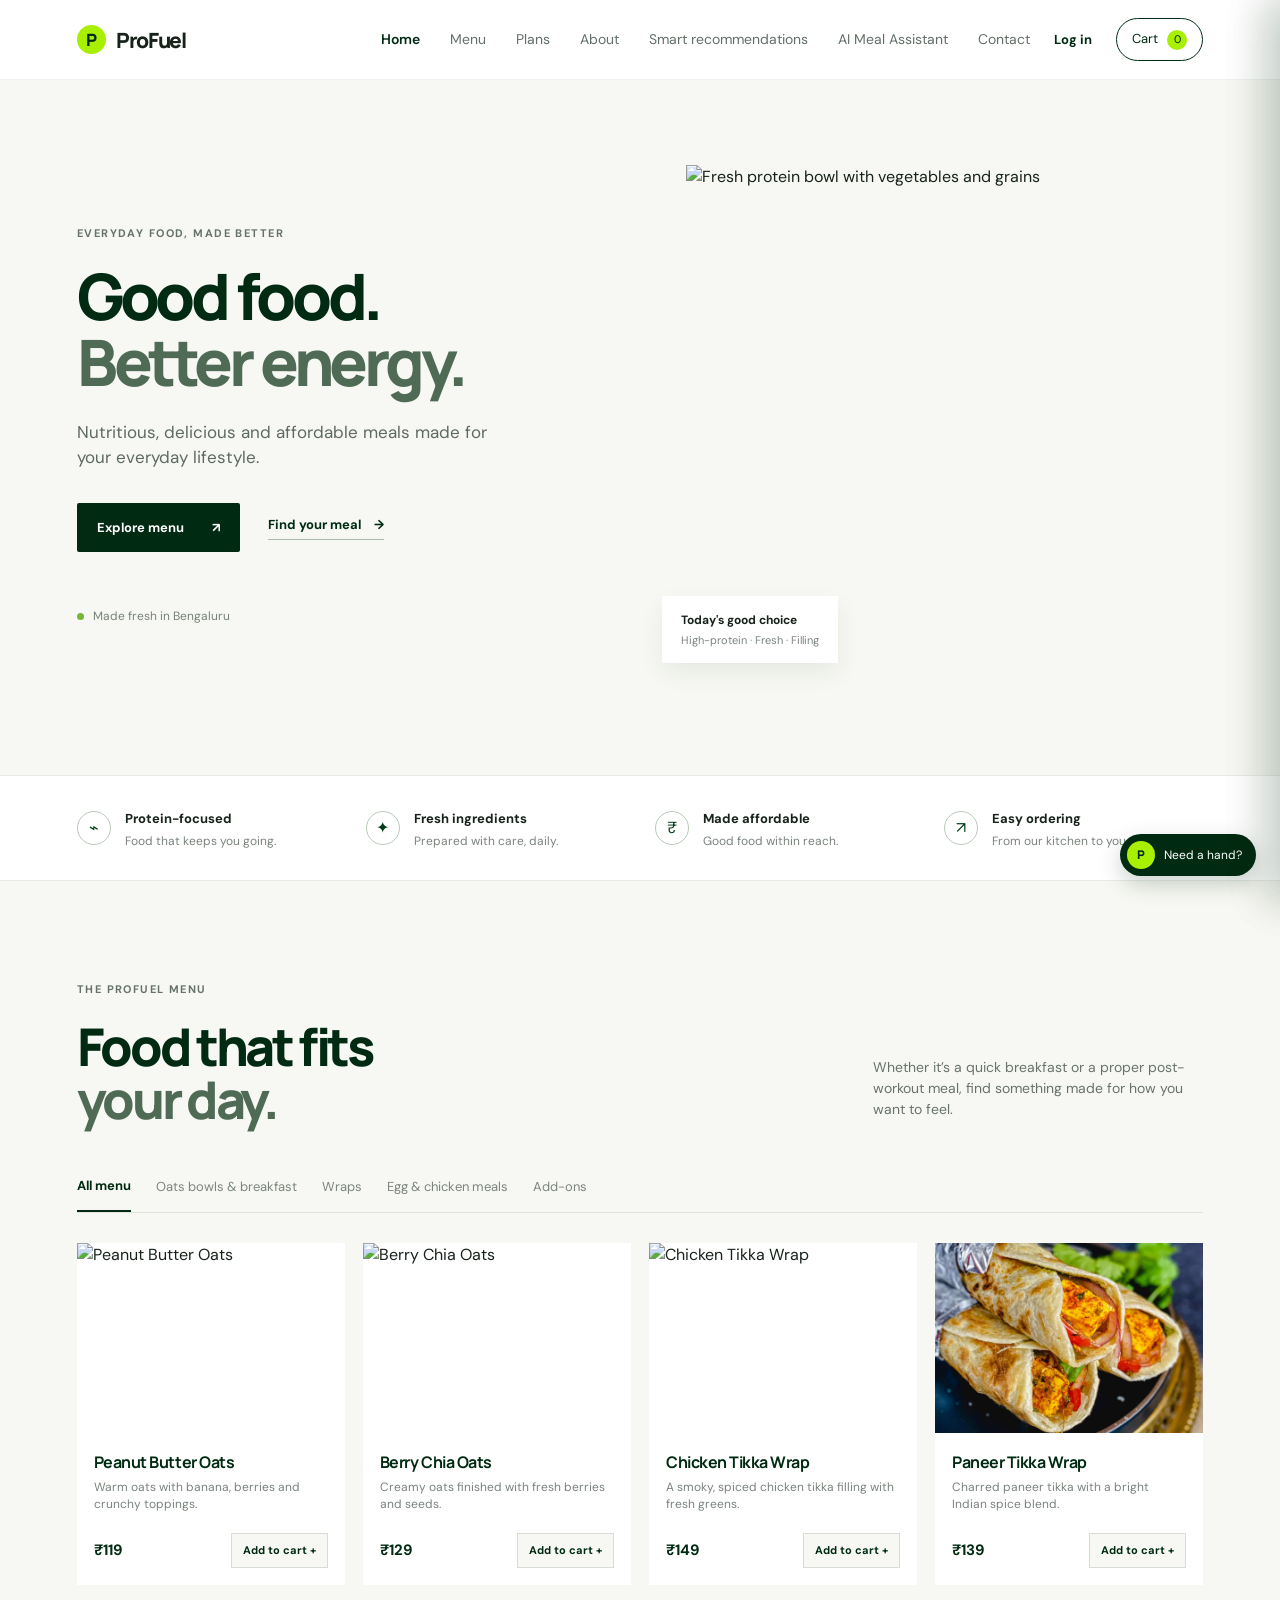
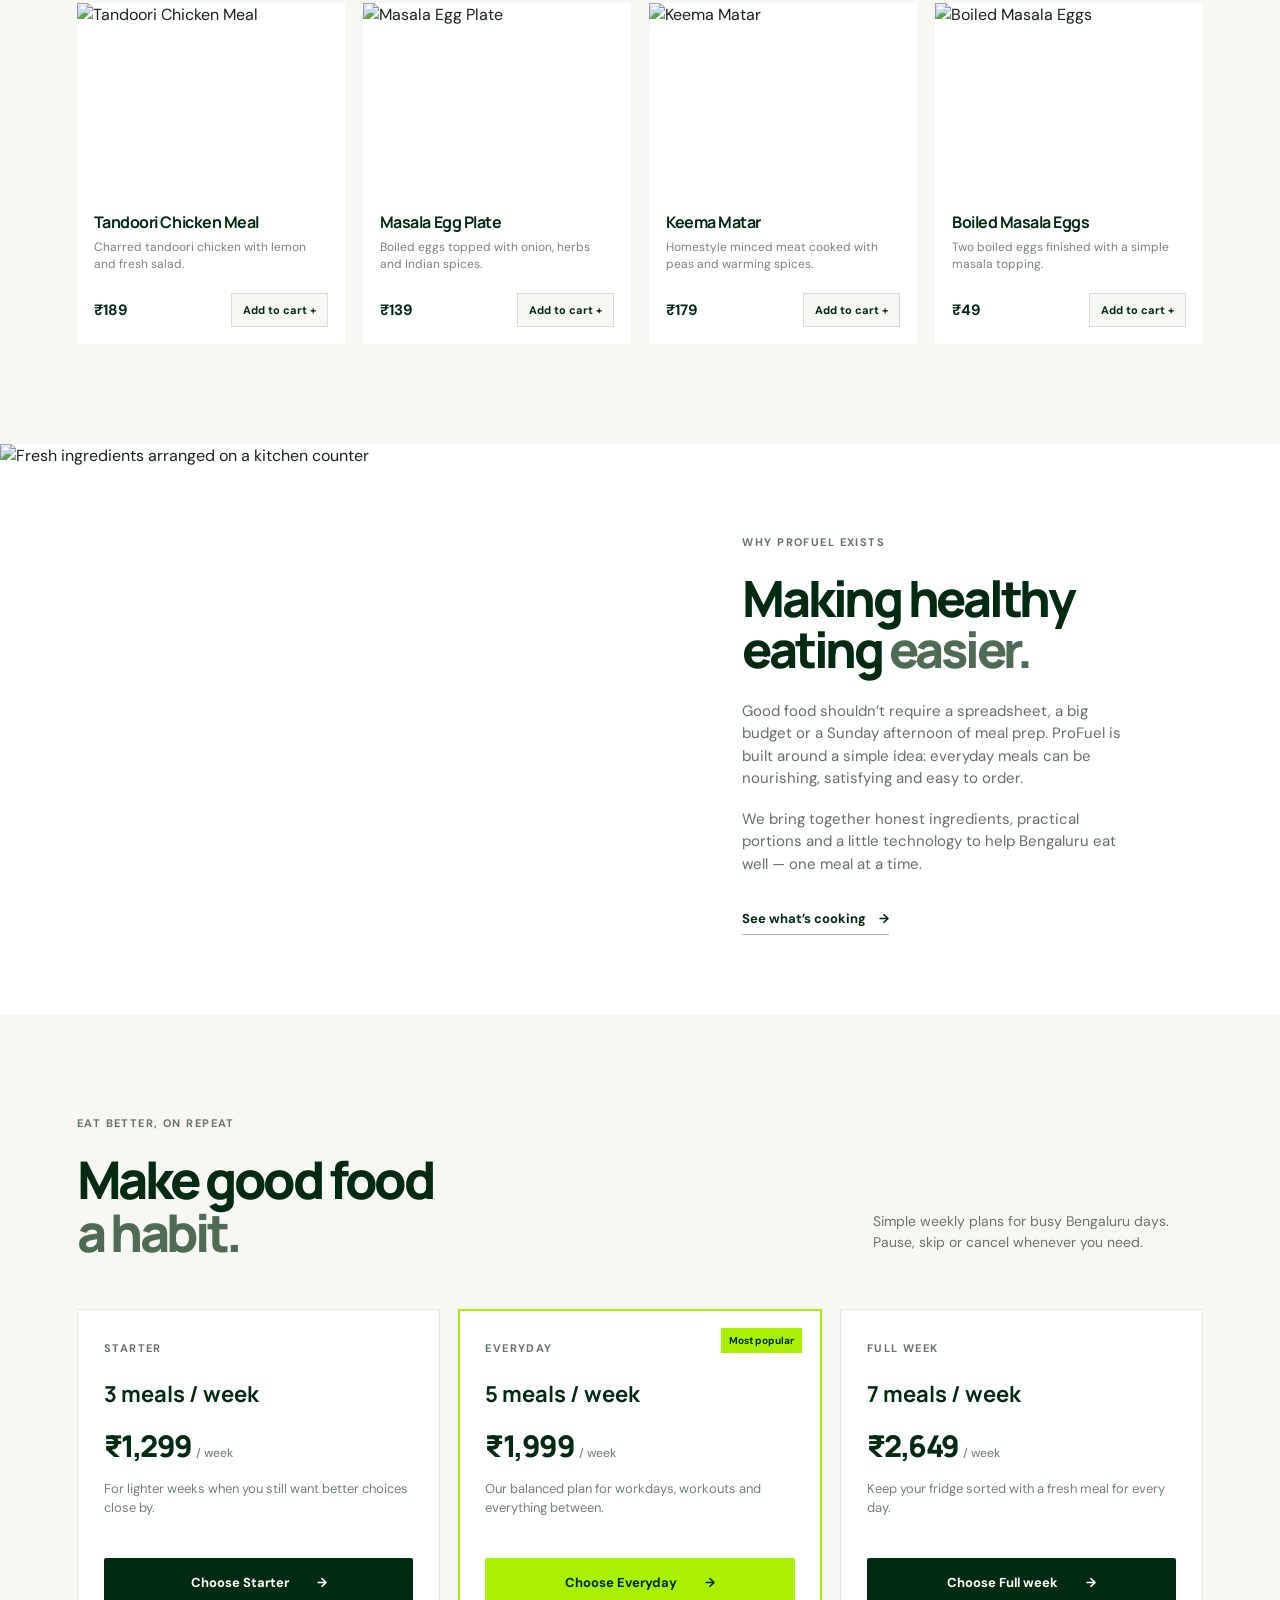
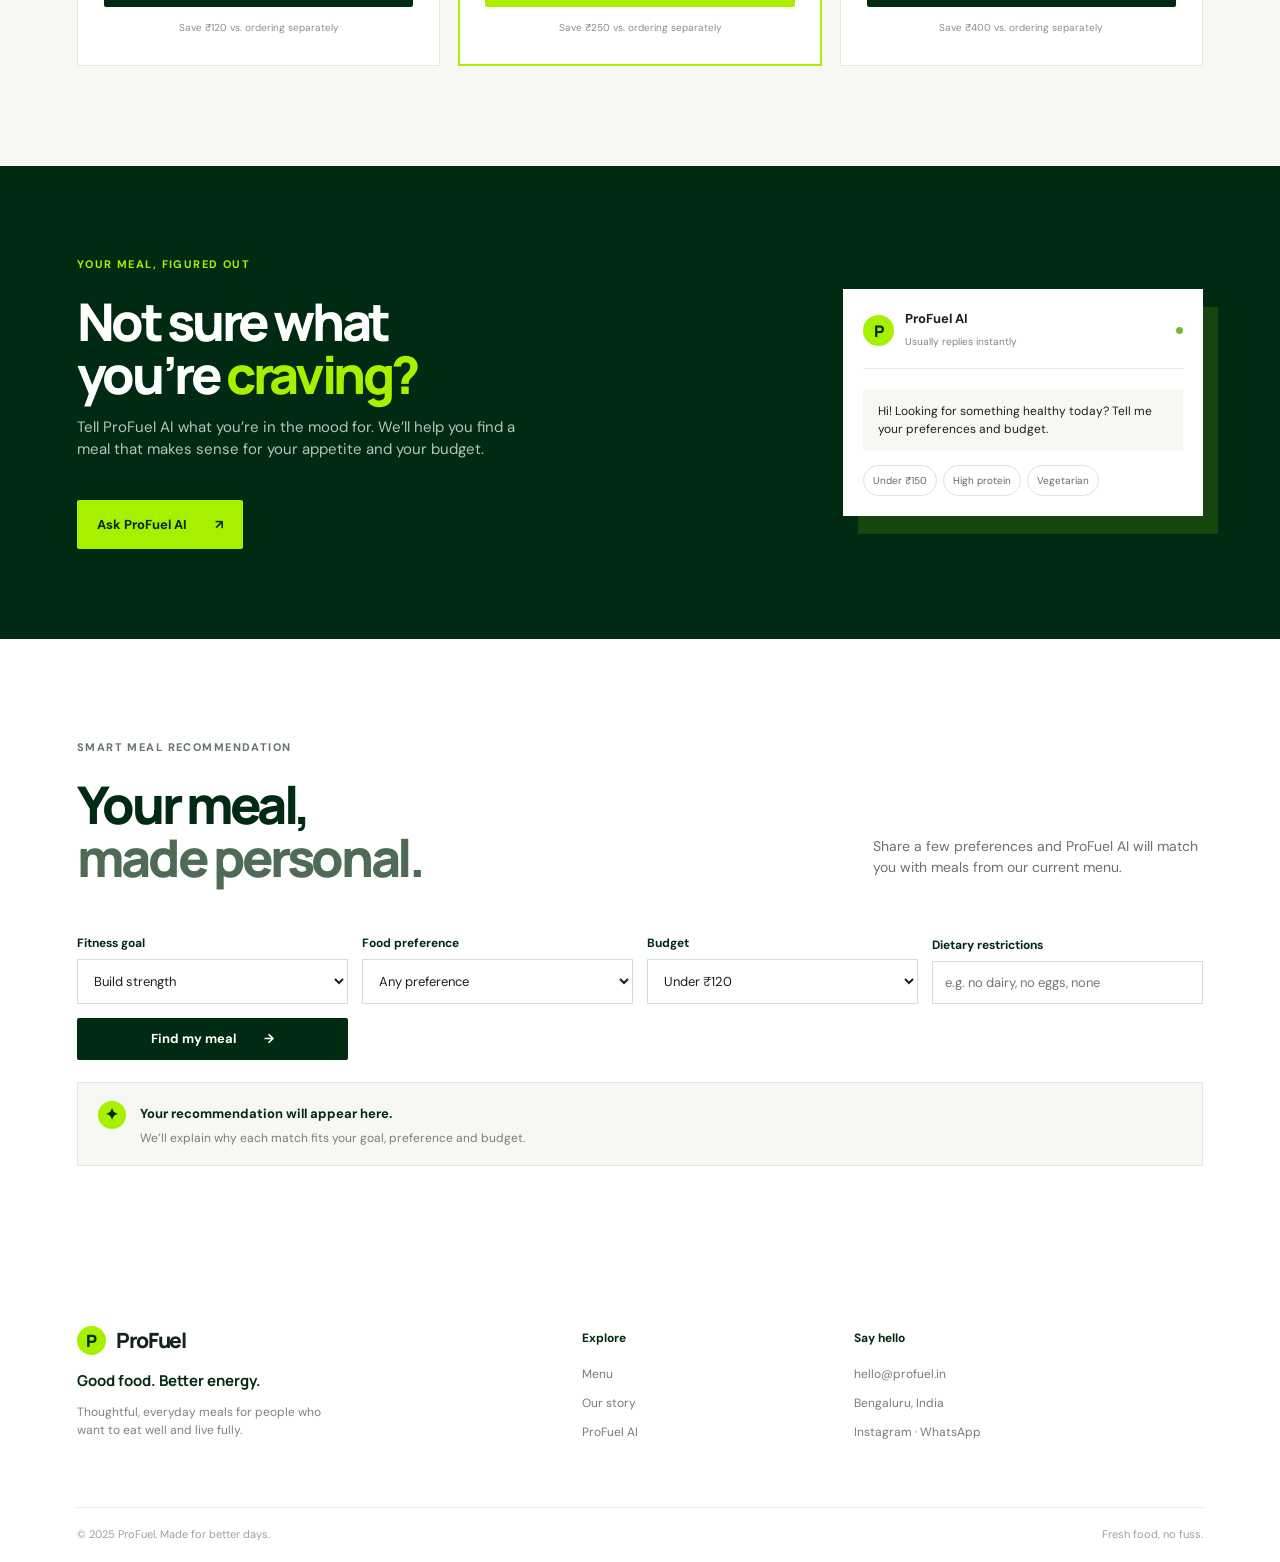
==== index.html @ 941db589 "Create ProFuel website with paneer wrap image Co-authored-by: Copilot <223556219+Copilot@users.norep" ====
<!doctype html>
<html lang="en">
  <head>
    <meta charset="UTF-8" />
    <meta name="viewport" content="width=device-width, initial-scale=1.0" />
    <meta name="description" content="ProFuel — nutritious, delicious and affordable meals for your everyday lifestyle." />
    <title>ProFuel | Good Food. Better Energy.</title>
    <link rel="preconnect" href="https://fonts.googleapis.com" />
    <link rel="preconnect" href="https://fonts.gstatic.com" crossorigin />
    <link href="https://fonts.googleapis.com/css2?family=DM+Sans:wght@400;500;600;700&family=Manrope:wght@600;700;800&display=swap" rel="stylesheet" />
    <link rel="stylesheet" href="styles.css" />
  </head>
  <body>
    <header class="site-header">
      <a class="brand" href="#home" aria-label="ProFuel home"><span class="brand-mark">P</span><span>ProFuel</span></a>
      <button class="menu-toggle" aria-label="Open menu" aria-expanded="false">☰</button>
      <nav class="main-nav" aria-label="Main navigation">
        <a class="active" href="#home">Home</a>
        <a href="#menu">Menu</a>
        <a href="#plans">Plans</a>
        <a href="#about">About</a>
        <a href="#recommend">Smart recommendations</a>
        <a href="#assistant">AI Meal Assistant</a>
        <a href="#contact">Contact</a>
      </nav>
      <button class="auth-button" id="authButton">Log in</button>
      <button class="cart-button" id="cartButton" aria-label="Open cart">Cart <span id="cartCount">0</span></button>
    </header>

    <main>
      <section class="hero" id="home">
        <div class="hero-copy">
          <p class="eyebrow">Everyday food, made better</p>
          <h1>Good food.<br /><em>Better energy.</em></h1>
          <p class="hero-text">Nutritious, delicious and affordable meals made for your everyday lifestyle.</p>
          <div class="hero-actions">
            <a class="button button-dark" href="#menu">Explore menu <span>↗</span></a>
            <a class="text-link" href="#assistant">Find your meal <span>→</span></a>
          </div>
          <div class="hero-note"><span class="note-dot"></span> Made fresh in Bengaluru</div>
        </div>
        <div class="hero-image">
          <img src="https://images.unsplash.com/photo-1547592180-85f173990554?auto=format&fit=crop&w=1200&q=85" alt="Fresh protein bowl with vegetables and grains" />
          <div class="image-label"><strong>Today's good choice</strong><span>High-protein · Fresh · Filling</span></div>
        </div>
      </section>

      <section class="benefits" aria-label="Why ProFuel">
        <div class="benefit"><span class="benefit-icon">⌁</span><div><strong>Protein-focused</strong><p>Food that keeps you going.</p></div></div>
        <div class="benefit"><span class="benefit-icon">✦</span><div><strong>Fresh ingredients</strong><p>Prepared with care, daily.</p></div></div>
        <div class="benefit"><span class="benefit-icon">₹</span><div><strong>Made affordable</strong><p>Good food within reach.</p></div></div>
        <div class="benefit"><span class="benefit-icon">↗</span><div><strong>Easy ordering</strong><p>From our kitchen to you.</p></div></div>
      </section>

      <section class="menu-section" id="menu">
        <div class="section-heading">
          <div><p class="eyebrow">The ProFuel menu</p><h2>Food that fits<br /><em>your day.</em></h2></div>
          <p class="section-intro">Whether it’s a quick breakfast or a proper post-workout meal, find something made for how you want to feel.</p>
        </div>
        <div class="filters" role="tablist" aria-label="Menu categories">
          <button class="filter active" data-category="all">All menu</button>
          <button class="filter" data-category="breakfast">Oats bowls & breakfast</button>
          <button class="filter" data-category="wraps">Wraps</button>
          <button class="filter" data-category="meals">Egg & chicken meals</button>
          <button class="filter" data-category="addons">Add-ons</button>
        </div>
        <div class="product-grid" id="productGrid"></div>
      </section>

      <section class="story-section" id="about">
        <div class="story-image"><img src="https://images.unsplash.com/photo-1498837167922-ddd27525d352?auto=format&fit=crop&w=1100&q=85" alt="Fresh ingredients arranged on a kitchen counter" /></div>
        <div class="story-copy"><p class="eyebrow">Why ProFuel exists</p><h2>Making healthy eating <em>easier.</em></h2><p>Good food shouldn’t require a spreadsheet, a big budget or a Sunday afternoon of meal prep. ProFuel is built around a simple idea: everyday meals can be nourishing, satisfying and easy to order.</p><p>We bring together honest ingredients, practical portions and a little technology to help Bengaluru eat well — one meal at a time.</p><a class="text-link" href="#menu">See what’s cooking <span>→</span></a></div>
      </section>

      <section class="plans-section" id="plans">
        <div class="section-heading">
          <div><p class="eyebrow">Eat better, on repeat</p><h2>Make good food<br /><em>a habit.</em></h2></div>
          <p class="section-intro">Simple weekly plans for busy Bengaluru days. Pause, skip or cancel whenever you need.</p>
        </div>
        <div class="plans-grid">
          <article class="plan-card"><p class="eyebrow">Starter</p><h3>3 meals / week</h3><div class="plan-price">₹1,299 <small>/ week</small></div><p>For lighter weeks when you still want better choices close by.</p><button class="button button-dark subscribe-button" data-plan="Starter">Choose Starter <span>→</span></button><span class="plan-note">Save ₹120 vs. ordering separately</span></article>
          <article class="plan-card featured-plan"><span class="plan-badge">Most popular</span><p class="eyebrow">Everyday</p><h3>5 meals / week</h3><div class="plan-price">₹1,999 <small>/ week</small></div><p>Our balanced plan for workdays, workouts and everything between.</p><button class="button button-lime subscribe-button" data-plan="Everyday">Choose Everyday <span>→</span></button><span class="plan-note">Save ₹250 vs. ordering separately</span></article>
          <article class="plan-card"><p class="eyebrow">Full week</p><h3>7 meals / week</h3><div class="plan-price">₹2,649 <small>/ week</small></div><p>Keep your fridge sorted with a fresh meal for every day.</p><button class="button button-dark subscribe-button" data-plan="Full week">Choose Full week <span>→</span></button><span class="plan-note">Save ₹400 vs. ordering separately</span></article>
        </div>
      </section>

      <section class="assistant-section" id="assistant">
        <div><p class="eyebrow lime">Your meal, figured out</p><h2>Not sure what<br />you’re <em>craving?</em></h2><p>Tell ProFuel AI what you’re in the mood for. We’ll help you find a meal that makes sense for your appetite and your budget.</p><button class="button button-lime" id="openAssistant">Ask ProFuel AI <span>↗</span></button></div>
        <div class="assistant-preview"><div class="chat-top"><span class="avatar">P</span><div><strong>ProFuel AI</strong><small>Usually replies instantly</small></div><span class="online"></span></div><div class="chat-bubble">Hi! Looking for something healthy today? Tell me your preferences and budget.</div><div class="chat-suggestions"><span>Under ₹150</span><span>High protein</span><span>Vegetarian</span></div></div>
      </section>

      <section class="recommendation-section" id="recommend">
        <div class="section-heading"><div><p class="eyebrow">Smart meal recommendation</p><h2>Your meal,<br /><em>made personal.</em></h2></div><p class="section-intro">Share a few preferences and ProFuel AI will match you with meals from our current menu.</p></div>
        <form class="recommendation-form" id="recommendationForm">
          <label>Fitness goal<select id="goal"><option>Build strength</option><option>Eat lighter</option><option>Stay energised</option><option>Balanced everyday meal</option></select></label>
          <label>Food preference<select id="preference"><option>Any preference</option><option>Vegetarian</option><option>Egg-friendly</option><option>Chicken-friendly</option></select></label>
          <label>Budget<select id="budget"><option value="120">Under ₹120</option><option value="150">Under ₹150</option><option value="200">Under ₹200</option><option value="9999">Any budget</option></select></label>
          <label>Dietary restrictions<input id="restrictions" placeholder="e.g. no dairy, no eggs, none"></label>
          <button class="button button-dark" type="submit">Find my meal <span>→</span></button>
        </form>
        <div class="recommendation-result" id="recommendationResult" aria-live="polite"><span class="result-mark">✦</span><div><strong>Your recommendation will appear here.</strong><p>We’ll explain why each match fits your goal, preference and budget.</p></div></div>
      </section>
    </main>

    <footer id="contact">
      <div class="footer-main"><div><a class="brand footer-brand" href="#home"><span class="brand-mark">P</span><span>ProFuel</span></a><p class="footer-tagline">Good food. Better energy.</p><p class="footer-description">Thoughtful, everyday meals for people who want to eat well and live fully.</p></div><div><h4>Explore</h4><a href="#menu">Menu</a><a href="#about">Our story</a><a href="#assistant">ProFuel AI</a></div><div><h4>Say hello</h4><a href="mailto:hello@profuel.in">hello@profuel.in</a><span>Bengaluru, India</span><span>Instagram · WhatsApp</span></div></div>
      <div class="footer-bottom"><span>© 2025 ProFuel. Made for better days.</span><span>Fresh food, no fuss.</span></div>
    </footer>

    <aside class="cart-drawer" id="cartDrawer" aria-hidden="true"><div class="drawer-header"><h3>Your cart</h3><button id="closeCart" aria-label="Close cart">×</button></div><div class="cart-items" id="cartItems"></div><div class="cart-footer"><div><span>Subtotal</span><strong id="cartTotal">₹0</strong></div><button class="button button-dark checkout" id="checkout">Continue to checkout <span>→</span></button></div></aside>
    <div class="overlay" id="overlay"></div>

    <div class="chat-window" id="chatWindow" aria-hidden="true"><div class="drawer-header"><div class="chat-heading"><span class="avatar">P</span><div><h3>ProFuel AI</h3><small>Meal assistant</small></div></div><button id="closeChat" aria-label="Close assistant">×</button></div><div class="chat-body" id="chatBody"><div class="chat-bubble">Hi! Looking for something healthy today? Tell me your preferences and budget.</div><div class="chat-suggestions"><button>Find a meal under ₹150</button><button>Show vegetarian options</button><button>Recommend a protein-focused meal</button><button>Help me choose breakfast</button></div></div><form class="chat-form" id="chatForm"><input id="chatInput" placeholder="Tell me what you’re looking for..." autocomplete="off" /><button aria-label="Send message">↑</button></form></div>
    <button class="floating-ai" id="floatingAi" aria-label="Open ProFuel AI"><span class="avatar">P</span><span>Need a hand?</span></button>

    <section class="auth-panel" id="authPanel" aria-hidden="true">
      <div class="auth-card">
        <button class="panel-close" id="closeAuth" aria-label="Close authentication">×</button>
        <div class="auth-brand"><span class="brand-mark">P</span><span>ProFuel</span></div>
        <div class="auth-tabs"><button class="auth-tab active" data-auth-mode="login">Log in</button><button class="auth-tab" data-auth-mode="signup">Create account</button></div>
        <div id="authLogin">
          <p class="eyebrow">Welcome back</p><h2>Good to see you.</h2><p class="auth-copy">Log in to keep your orders and preferences close.</p>
          <form class="auth-form" id="loginForm"><label>Email<input type="email" id="loginEmail" required placeholder="you@example.com"></label><label>Password<input type="password" id="loginPassword" required placeholder="••••••••"></label><p class="form-error" id="loginError"></p><button class="button button-dark" type="submit">Log in <span>→</span></button></form>
          <p class="demo-note">Demo admin: admin@profueleats.in / admin123</p>
        </div>
        <div id="authSignup" hidden>
          <p class="eyebrow">Join ProFuel</p><h2>Eat well,<br /><em>every day.</em></h2><p class="auth-copy">Create an account to make your next order easier.</p>
          <form class="auth-form" id="signupForm"><label>Name<input type="text" id="signupName" required placeholder="Your name"></label><label>Email<input type="email" id="signupEmail" required placeholder="you@example.com"></label><label>Password<input type="password" id="signupPassword" required minlength="6" placeholder="At least 6 characters"></label><p class="form-error" id="signupError"></p><button class="button button-dark" type="submit">Create account <span>→</span></button></form>
        </div>
      </div>
    </section>

    <section class="admin-panel" id="adminPanel" aria-hidden="true">
      <div class="admin-shell">
        <header class="admin-header"><a class="brand" href="#home"><span class="brand-mark">P</span><span>ProFuel <small>Admin</small></span></a><div class="admin-user"><span id="adminUserName">Admin</span><button class="text-button" id="adminLogout">Log out</button></div></header>
        <div class="admin-content"><aside class="admin-sidebar"><p class="eyebrow">Workspace</p><button class="admin-nav active">Overview</button><button class="admin-nav">Orders</button><button class="admin-nav">Menu items</button><button class="admin-nav">Customers</button><button class="admin-nav forecast-nav">AI Forecast</button></aside><div class="admin-main"><div class="admin-title"><div><p class="eyebrow">Monday, Bengaluru</p><h1>Good morning, <em>Admin.</em></h1></div><button class="button button-lime" id="adminAddItem">+ Add menu item</button></div><div class="stat-grid"><div class="stat-card"><span>Today’s orders</span><strong>24</strong><small class="positive">↑ 12% from yesterday</small></div><div class="stat-card"><span>Revenue today</span><strong>₹8,460</strong><small class="positive">↑ 8% from yesterday</small></div><div class="stat-card"><span>Active customers</span><strong>186</strong><small>Across Bengaluru</small></div><div class="stat-card"><span>Menu items</span><strong id="adminMenuCount">8</strong><small>Currently available</small></div></div><div class="admin-grid"><section class="admin-table-card"><div class="admin-card-heading"><div><p class="eyebrow">Live activity</p><h2>Recent orders</h2></div><button class="text-button">View all →</button></div><div class="order-table"><div class="order-row order-head"><span>Order</span><span>Customer</span><span>Items</span><span>Total</span><span>Status</span></div><div class="order-row"><strong>#PF-1048</strong><span>Arjun Nair</span><span>2 items</span><span>₹328</span><b class="status ready">Preparing</b></div><div class="order-row"><strong>#PF-1047</strong><span>Meera Shah</span><span>1 item</span><span>₹149</span><b class="status delivered">Delivered</b></div><div class="order-row"><strong>#PF-1046</strong><span>Rohan Kumar</span><span>3 items</span><span>₹447</span><b class="status ready">Preparing</b></div><div class="order-row"><strong>#PF-1045</strong><span>Ananya Rao</span><span>2 items</span><span>₹238</span><b class="status delivered">Delivered</b></div></div></section><section class="admin-table-card"><div class="admin-card-heading"><div><p class="eyebrow">Best sellers</p><h2>Popular this week</h2></div></div><div class="popular-item"><span class="popular-number">01</span><div><strong>Chicken Tikka Wrap</strong><small>42 orders</small></div><b>₹149</b></div><div class="popular-item"><span class="popular-number">02</span><div><strong>Peanut Butter Oats</strong><small>36 orders</small></div><b>₹119</b></div><div class="popular-item"><span class="popular-number">03</span><div><strong>Tandoori Chicken Meal</strong><small>31 orders</small></div><b>₹189</b></div></section></div><section class="forecast-section" id="forecastSection"><div class="admin-card-heading"><div><p class="eyebrow">AI demand forecasting</p><h2>Plan next week with more confidence.</h2></div><span class="forecast-updated">Updated from last 30 days</span></div><div class="forecast-grid"><div class="forecast-chart"><div class="chart-labels"><span>Mon</span><span>Tue</span><span>Wed</span><span>Thu</span><span>Fri</span><span>Sat</span><span>Sun</span></div><div class="bars"><span style="height:52%"></span><span style="height:68%"></span><span style="height:61%"></span><span style="height:78%"></span><span style="height:91%"></span><span style="height:100%"></span><span style="height:72%"></span></div><div class="chart-caption"><strong>Saturday is expected to be your busiest day.</strong><span>Forecast range: 28–34 orders</span></div></div><div class="forecast-insights"><div class="insight"><span class="insight-icon">↑</span><div><strong>Stock up on chicken</strong><p>Prepare 18% more chicken than your weekly average.</p></div></div><div class="insight"><span class="insight-icon">✦</span><div><strong>Wraps may lead demand</strong><p>Chicken Tikka Wrap is forecast to sell 46 units next week.</p></div></div><div class="insight warning"><span class="insight-icon">!</span><div><strong>Reduce berry prep on Monday</strong><p>Berry Chia Oats had 14% waste in the last 30 days.</p></div></div></div></div></section></div></div>
      </div>
    </section>
    <script src="app.js"></script>
  </body>
</html>
---- styles.css ----
:root{--forest:#002b12;--dark:#003d18;--lime:#a8f000;--cream:#f7f8f3;--ink:#17231a;--muted:#6d766e;--line:#dfe4dc}*{box-sizing:border-box}html{scroll-behavior:smooth}body{margin:0;color:var(--ink);font-family:"DM Sans",sans-serif;background:var(--cream);line-height:1.5}a{text-decoration:none;color:inherit}button{font:inherit;border:0;cursor:pointer}.site-header{height:80px;padding:0 6vw;display:flex;align-items:center;gap:24px;background:#fff;position:sticky;top:0;z-index:10;border-bottom:1px solid #edf0eb}.brand{display:flex;align-items:center;gap:10px;font:800 21px Manrope,sans-serif;letter-spacing:-.06em;margin-right:auto}.brand-mark{display:grid;place-items:center;background:var(--lime);color:var(--forest);width:29px;height:29px;border-radius:50%;font:800 17px Manrope}.main-nav{display:flex;gap:30px;font-size:14px;color:#637067}.main-nav a{padding:8px 0}.main-nav a:hover,.main-nav .active{color:var(--forest);font-weight:600}.cart-button{border:1px solid var(--forest);color:var(--forest);background:#fff;border-radius:30px;padding:10px 15px;font-size:13px}.cart-button span{background:var(--lime);border-radius:50%;display:inline-grid;place-items:center;min-width:20px;height:20px;margin-left:6px;font-size:11px}.menu-toggle{display:none;background:transparent;font-size:22px}.hero{max-width:1280px;margin:auto;padding:85px 6vw 90px;display:grid;grid-template-columns:1fr 1.02fr;gap:8vw;align-items:center}.eyebrow{text-transform:uppercase;letter-spacing:.13em;font-size:11px;font-weight:700;color:#66736a;margin:0 0 22px}.hero h1,h2{font:800 clamp(44px,5vw,76px)/1.02 Manrope,sans-serif;letter-spacing:-.065em;margin:0;color:var(--forest)}h1 em,h2 em{font-style:normal;color:#4f6b55}.hero-text{max-width:420px;color:#5e6a62;font-size:17px;margin:26px 0 32px}.hero-actions{display:flex;align-items:center;gap:28px}.button{display:inline-flex;justify-content:center;align-items:center;gap:28px;padding:15px 20px;font-size:13px;font-weight:700;border-radius:2px}.button-dark{background:var(--forest);color:#fff}.button-dark:hover{background:var(--dark)}.button-lime{background:var(--lime);color:var(--forest);margin-top:24px}.text-link{font-size:13px;font-weight:700;color:var(--forest);border-bottom:1px solid #aeb8ac;padding-bottom:5px}.text-link span{margin-left:10px}.hero-note{font-size:12px;color:#788279;margin-top:55px;display:flex;align-items:center;gap:9px}.note-dot,.online{background:#75b839;width:7px;height:7px;border-radius:50%;display:inline-block}.hero-image{position:relative}.hero-image img{width:100%;height:520px;object-fit:cover;display:block}.image-label{position:absolute;background:#fff;bottom:22px;left:-24px;padding:15px 19px;display:flex;flex-direction:column;gap:3px;box-shadow:0 10px 25px #002b1212;font-size:12px}.image-label span{color:#7b847d;font-size:11px}.benefits{background:#fff;border-top:1px solid #e8ece6;border-bottom:1px solid #e8ece6;display:grid;grid-template-columns:repeat(4,1fr);padding:30px 6vw;gap:30px}.benefit{display:flex;gap:14px;align-items:center}.benefit-icon{width:34px;height:34px;border:1px solid #b9c9b9;color:var(--dark);display:grid;place-items:center;border-radius:50%;font-size:16px}.benefit strong{font-size:13px}.benefit p{margin:2px 0 0;color:#7a837c;font-size:12px}.menu-section{max-width:1280px;margin:auto;padding:100px 6vw}.section-heading{display:flex;justify-content:space-between;align-items:end;margin-bottom:50px}.section-heading h2{font-size:52px}.section-intro{max-width:330px;color:#69736c;font-size:14px;margin:0 0 6px}.filters{display:flex;gap:25px;border-bottom:1px solid var(--line);margin-bottom:30px;overflow-x:auto}.filter{color:#7c857e;background:transparent;white-space:nowrap;padding:0 0 15px;font-size:13px}.filter.active{color:var(--forest);font-weight:700;border-bottom:2px solid var(--forest)}.product-grid{display:grid;grid-template-columns:repeat(4,1fr);gap:18px}.product-card{background:#fff;min-width:0;display:flex;flex-direction:column}.product-card img{width:100%;height:190px;object-fit:cover}.product-info{padding:18px 17px 17px;display:flex;flex-direction:column;flex:1}.product-info h3{font:700 16px Manrope;margin:0 0 6px;color:var(--forest);letter-spacing:-.03em}.product-info p{font-size:12px;color:#7a837c;line-height:1.45;margin:0 0 18px;min-height:36px}.product-bottom{display:flex;align-items:center;justify-content:space-between;margin-top:auto}.price{font-weight:700;font-size:15px;color:var(--forest)}.add-button{background:var(--cream);color:var(--forest);border:1px solid #d6ddd4;padding:8px 11px;font-size:11px;font-weight:700}.add-button:hover{background:var(--lime);border-color:var(--lime)}.story-section{background:#fff;display:grid;grid-template-columns:1fr 1fr}.story-image img{width:100%;height:540px;object-fit:cover}.story-copy{padding:90px 11vw 80px 8vw;align-self:center}.story-copy h2{font-size:50px;margin-bottom:25px}.story-copy p:not(.eyebrow){color:#647068;max-width:440px;font-size:15px;margin:0 0 18px}.story-copy .text-link{display:inline-block;margin-top:16px}.assistant-section{background:var(--forest);color:#fff;padding:90px max(6vw,calc((100vw - 1150px)/2));display:grid;grid-template-columns:1fr 360px;gap:100px;align-items:center}.assistant-section h2{color:#fff;font-size:52px}.assistant-section h2 em{color:var(--lime)}.assistant-section p:not(.eyebrow){color:#b5c5b7;max-width:450px;font-size:15px}.lime{color:var(--lime)}.assistant-preview{background:#fff;padding:20px;color:var(--ink);box-shadow:15px 18px 0 #a8f00022}.chat-top,.chat-heading{display:flex;align-items:center;gap:11px}.chat-top{border-bottom:1px solid #e8ece7;padding-bottom:16px}.avatar{width:31px;height:31px;background:var(--lime);border-radius:50%;display:grid;place-items:center;color:var(--forest);font-weight:800;font-family:Manrope}.chat-top strong,.chat-heading h3{font-size:13px;display:block}.chat-top small,.chat-heading small{font-size:10px;color:#7c857f}.chat-top .online{margin-left:auto}.chat-bubble{background:var(--cream);font-size:12px;padding:13px 15px;margin:20px 0 14px;line-height:1.5}.chat-suggestions{display:flex;flex-wrap:wrap;gap:6px}.chat-suggestions span{border:1px solid #dce5d8;color:#5f6c62;font-size:10px;padding:7px 9px;border-radius:20px}footer{background:#fff;padding:60px 6vw 20px}.footer-main{display:grid;grid-template-columns:2fr 1fr 1.5fr;gap:40px;max-width:1280px;margin:auto;padding-bottom:55px}.footer-brand{margin:0 0 15px;display:inline-flex}.footer-tagline{font:700 15px Manrope;color:var(--forest);margin:0 0 9px}.footer-description{font-size:12px;color:#7b847c;max-width:250px}.footer-main h4{font-size:12px;margin:3px 0 18px;color:var(--forest)}.footer-main>div:not(:first-child) a,.footer-main>div:not(:first-child) span{display:block;color:#737d75;font-size:12px;margin:0 0 11px}.footer-bottom{border-top:1px solid #e5e9e3;padding-top:18px;display:flex;justify-content:space-between;color:#9aa29a;font-size:11px}.cart-drawer,.chat-window{position:fixed;z-index:30;right:0;top:0;height:100vh;width:min(410px,100%);background:#fff;transform:translateX(100%);transition:transform .25s ease;display:flex;flex-direction:column;box-shadow:-15px 0 40px #002b1220}.cart-drawer.open,.chat-window.open{transform:translateX(0)}.drawer-header{padding:24px 24px 18px;border-bottom:1px solid #e6ebe4;display:flex;align-items:center;justify-content:space-between}.drawer-header h3,.chat-heading h3{font:700 20px Manrope;margin:0;color:var(--forest)}.drawer-header button{background:transparent;font-size:28px;color:#68736a}.cart-items{padding:20px 24px;overflow:auto;flex:1}.cart-empty{color:#7d877f;text-align:center;padding:80px 20px;font-size:14px}.cart-row{display:flex;gap:13px;padding:13px 0;border-bottom:1px solid #edf0ec}.cart-row img{width:65px;height:65px;object-fit:cover}.cart-row h4{font-size:13px;margin:0 0 3px;color:var(--forest)}.cart-row p{font-size:12px;margin:0;color:#788279}.qty{display:flex;gap:9px;align-items:center;margin-top:7px}.qty button{width:20px;height:20px;border:1px solid #d5ddd3;background:#fff}.cart-footer{border-top:1px solid #e6ebe4;padding:20px 24px}.cart-footer>div{display:flex;justify-content:space-between;margin-bottom:17px;font-size:13px;color:#758078}.cart-footer strong{color:var(--forest);font-size:17px}.checkout{width:100%}.overlay{position:fixed;inset:0;background:#002b124c;opacity:0;pointer-events:none;z-index:20;transition:opacity .25s}.overlay.open{opacity:1;pointer-events:auto}.floating-ai{position:fixed;right:24px;bottom:24px;z-index:15;display:flex;align-items:center;gap:9px;border-radius:30px;padding:7px 14px 7px 7px;background:var(--forest);color:#fff;box-shadow:0 8px 22px #002b1235;font-size:12px}.floating-ai .avatar{width:28px;height:28px}.chat-window{z-index:40;width:min(390px,100%)}.chat-body{padding:20px 24px;overflow:auto;flex:1}.chat-body .chat-suggestions{display:flex;flex-direction:column;align-items:flex-start}.chat-body .chat-suggestions button{background:#fff;border:1px solid #dce5d8;color:#5f6c62;border-radius:20px;padding:9px 12px;font-size:11px;text-align:left}.chat-form{display:flex;gap:8px;border-top:1px solid #e6ebe4;padding:15px 20px}.chat-form input{border:0;background:var(--cream);padding:12px;min-width:0;flex:1;outline:0;font:12px "DM Sans"}.chat-form button{background:var(--lime);color:var(--forest);width:38px;font-weight:700}.chat-heading{margin-right:auto}@media(max-width:850px){.main-nav{display:none}.menu-toggle{display:block;order:3}.site-header{gap:15px}.main-nav.mobile-open{display:flex;position:absolute;top:80px;left:0;right:0;background:#fff;padding:20px 6vw;flex-direction:column;gap:8px;border-bottom:1px solid var(--line)}.hero{grid-template-columns:1fr;gap:45px;padding-top:55px}.hero-image img{height:400px}.image-label{left:15px}.benefits{grid-template-columns:repeat(2,1fr)}.product-grid{grid-template-columns:repeat(2,1fr)}.story-section{grid-template-columns:1fr}.story-image img{height:370px}.story-copy{padding:65px 8vw}.assistant-section{grid-template-columns:1fr;gap:40px}.footer-main{grid-template-columns:1fr 1fr}.footer-main>div:first-child{grid-column:1/-1}}@media(max-width:520px){.site-header{height:68px;padding:0 5vw}.cart-button{padding:8px 10px}.main-nav.mobile-open{top:68px}.hero{padding:50px 5vw 65px}.hero h1{font-size:48px}.hero-text{font-size:15px}.hero-image img{height:310px}.benefits{padding:25px 5vw;gap:24px 15px}.benefit{align-items:flex-start}.benefit-icon{flex:0 0 30px}.benefit strong{font-size:12px}.benefit p{font-size:11px}.menu-section{padding:70px 5vw}.section-heading{display:block;margin-bottom:35px}.section-heading h2,.story-copy h2,.assistant-section h2{font-size:40px}.section-intro{margin-top:25px}.filters{gap:19px}.product-grid{gap:10px}.product-card img{height:135px}.product-info{padding:13px 11px}.product-info h3{font-size:13px}.product-info p{font-size:11px;min-height:48px}.product-bottom{display:block}.price{display:block;margin-bottom:9px}.add-button{width:100%}.story-copy{padding:55px 7vw}.assistant-section{padding:65px 7vw}.footer-main{grid-template-columns:1fr 1fr;padding-bottom:35px}.footer-main>div:first-child{grid-column:1/-1}.footer-bottom{display:block;line-height:2}.footer-bottom span{display:block}.floating-ai{right:14px;bottom:14px}.floating-ai>span:last-child{display:none}}

.auth-button{background:transparent;color:var(--forest);font-size:13px;font-weight:700;padding:10px 0}.auth-panel,.admin-panel{position:fixed;inset:0;z-index:50;background:#002b1270;opacity:0;pointer-events:none;transition:opacity .2s}.auth-panel.open,.admin-panel.open{opacity:1;pointer-events:auto}.auth-card{width:min(470px,calc(100% - 32px));max-height:calc(100vh - 32px);overflow:auto;background:#fff;margin:16px auto;padding:38px 42px;position:relative;box-shadow:0 20px 70px #002b1240}.panel-close{position:absolute;right:20px;top:17px;background:transparent;font-size:28px;color:#68736a}.auth-brand{display:flex;align-items:center;gap:10px;font:800 21px Manrope;margin-bottom:35px;color:var(--forest)}.auth-tabs{display:flex;gap:22px;border-bottom:1px solid var(--line);margin-bottom:30px}.auth-tab{background:transparent;color:#89928b;padding:0 0 13px;font-size:13px}.auth-tab.active{color:var(--forest);font-weight:700;border-bottom:2px solid var(--forest)}.auth-card h2{font-size:42px;margin-bottom:13px}.auth-copy{font-size:14px;color:#718078;margin:0 0 26px}.auth-form{display:grid;gap:15px}.auth-form label{display:grid;gap:7px;color:var(--forest);font-size:12px;font-weight:700}.auth-form input{border:1px solid #d6dfd5;padding:12px;font:13px "DM Sans";outline:0}.auth-form input:focus{border-color:var(--forest)}.auth-form .button{width:100%;margin-top:5px}.form-error{color:#a5362d;font-size:12px;min-height:16px;margin:0}.demo-note{color:#89928b;font-size:11px;margin:23px 0 0}.admin-panel{background:var(--cream);overflow:auto}.admin-shell{min-height:100vh}.admin-header{height:76px;background:#fff;border-bottom:1px solid var(--line);display:flex;align-items:center;justify-content:space-between;padding:0 5vw}.admin-header .brand{margin:0}.admin-header small{font:500 11px "DM Sans";letter-spacing:0;color:#7a857d;margin-left:4px}.admin-user{display:flex;align-items:center;gap:22px;font-size:13px;color:#66736a}.text-button{background:transparent;color:var(--forest);font-size:12px;font-weight:700}.admin-content{display:grid;grid-template-columns:220px 1fr;max-width:1450px;margin:auto}.admin-sidebar{background:#fff;min-height:calc(100vh - 76px);padding:36px 22px}.admin-sidebar .eyebrow{margin-left:12px;margin-bottom:15px}.admin-nav{display:block;width:100%;text-align:left;background:transparent;padding:12px;color:#77827a;font-size:13px}.admin-nav.active,.admin-nav:hover{background:var(--cream);color:var(--forest);font-weight:700}.admin-main{padding:48px 5vw}.admin-title{display:flex;justify-content:space-between;align-items:end;margin-bottom:35px}.admin-title h1{font:800 40px/1.05 Manrope;letter-spacing:-.06em;color:var(--forest);margin:0}.admin-title h1 em{font-style:normal;color:#4f6b55}.stat-grid{display:grid;grid-template-columns:repeat(4,1fr);gap:15px;margin-bottom:25px}.stat-card,.admin-table-card{background:#fff;padding:22px}.stat-card{display:grid;gap:7px}.stat-card span,.stat-card small{font-size:11px;color:#7c867e}.stat-card strong{font:800 30px Manrope;color:var(--forest);letter-spacing:-.05em}.positive{color:#4d8c36!important}.admin-grid{display:grid;grid-template-columns:1.55fr 1fr;gap:18px}.admin-card-heading{display:flex;justify-content:space-between;align-items:start;border-bottom:1px solid #edf0ec;padding-bottom:18px;margin-bottom:4px}.admin-card-heading .eyebrow{margin:0 0 7px}.admin-card-heading h2{font:700 20px Manrope;letter-spacing:-.04em}.order-row{display:grid;grid-template-columns:1.1fr 1.4fr .8fr .7fr .8fr;gap:10px;align-items:center;padding:15px 0;border-bottom:1px solid #edf0ec;font-size:12px;color:#66736a}.order-row strong{color:var(--forest);font-size:11px}.order-head{color:#9aa39b;font-size:10px;text-transform:uppercase;letter-spacing:.08em}.status{font-size:10px;font-weight:700;padding:5px 8px;text-align:center}.status.ready{background:#fff4d8;color:#8b6814}.status.delivered{background:#e8f4e3;color:#4b7f3b}.popular-item{display:flex;align-items:center;gap:14px;padding:19px 0;border-bottom:1px solid #edf0ec}.popular-number{font:700 13px Manrope;color:#a6afa7}.popular-item div{display:grid;gap:4px;flex:1}.popular-item strong{font-size:12px;color:var(--forest)}.popular-item small{font-size:11px;color:#89928b}.popular-item>b{font-size:12px;color:var(--forest)}@media(max-width:850px){.auth-button{margin-left:auto}.admin-content{grid-template-columns:1fr}.admin-sidebar{display:none}.admin-main{padding:35px 5vw}.stat-grid{grid-template-columns:repeat(2,1fr)}.admin-grid{grid-template-columns:1fr}}@media(max-width:520px){.auth-card{padding:32px 24px}.auth-card h2{font-size:36px}.site-header{gap:13px}.auth-button{font-size:12px}.admin-header{padding:0 5vw}.admin-title{display:block}.admin-title .button{margin-top:20px}.admin-title h1{font-size:34px}.stat-card{padding:16px}.stat-card strong{font-size:25px}.order-table{overflow:auto}.order-row{min-width:520px}.admin-table-card{overflow:hidden}}

.plans-section{max-width:1280px;margin:auto;padding:100px 6vw;background:var(--cream)}.plans-grid{display:grid;grid-template-columns:repeat(3,1fr);gap:18px}.plan-card{background:#fff;padding:30px 26px;position:relative;border:1px solid #e3e9e1}.plan-card h3{font:700 22px Manrope;color:var(--forest);margin:0 0 16px}.plan-card>p:not(.eyebrow){color:#718078;font-size:13px;min-height:42px}.plan-price{font:800 30px Manrope;color:var(--forest);letter-spacing:-.05em}.plan-price small{font:500 12px "DM Sans";color:#7d877f;letter-spacing:0}.plan-card .button{width:100%;margin-top:24px}.plan-note{display:block;color:#87918a;font-size:10px;text-align:center;margin-top:13px}.featured-plan{border:2px solid var(--lime);padding:29px 25px}.plan-badge{position:absolute;right:18px;top:17px;background:var(--lime);color:var(--forest);font-size:10px;font-weight:700;padding:5px 8px}.forecast-section{background:#fff;padding:24px;margin-top:24px}.forecast-updated{font-size:11px;color:#859089}.forecast-grid{display:grid;grid-template-columns:1.35fr 1fr;gap:25px}.forecast-chart{border:1px solid #edf0ec;padding:24px;min-height:260px;display:flex;flex-direction:column;justify-content:end}.bars{height:150px;display:flex;align-items:end;gap:14px;border-bottom:1px solid #dfe7df;padding:0 8px}.bars span{background:var(--forest);flex:1;min-height:20px}.bars span:nth-child(5),.bars span:nth-child(6){background:var(--lime)}.chart-labels{display:flex;justify-content:space-around;color:#89948c;font-size:10px;margin-bottom:8px}.chart-caption{display:flex;justify-content:space-between;gap:10px;margin-top:17px;font-size:12px;color:var(--forest)}.chart-caption span{color:#849087;font-size:11px}.forecast-insights{display:grid;gap:10px}.insight{display:flex;gap:13px;padding:15px;background:var(--cream)}.insight-icon{display:grid;place-items:center;flex:0 0 28px;height:28px;background:var(--lime);border-radius:50%;font-weight:700;color:var(--forest)}.insight strong{font-size:12px;color:var(--forest)}.insight p{font-size:11px;color:#7a857d;margin:4px 0 0}.insight.warning{background:#fff8e6}.insight.warning .insight-icon{background:#f4c84e}.forecast-nav{margin-top:10px;border-top:1px solid #edf0ec;padding-top:20px}@media(max-width:850px){.plans-grid{grid-template-columns:1fr}.forecast-grid{grid-template-columns:1fr}.forecast-section{padding:18px}.chart-caption{display:block}.chart-caption span{display:block;margin-top:4px}}
.recommendation-section{max-width:1280px;margin:auto;padding:100px 6vw;background:#fff}.recommendation-form{display:grid;grid-template-columns:repeat(4,1fr);gap:14px;align-items:end;margin-bottom:22px}.recommendation-form label{display:grid;gap:7px;color:var(--forest);font-size:12px;font-weight:700}.recommendation-form input,.recommendation-form select{width:100%;border:1px solid #d6dfd5;background:#fff;padding:12px;font:13px "DM Sans";color:var(--ink);outline:0}.recommendation-form input:focus,.recommendation-form select:focus{border-color:var(--forest)}.recommendation-form .button{height:42px}.recommendation-result{display:flex;gap:14px;align-items:flex-start;border:1px solid #dfe8dc;background:var(--cream);padding:18px 20px;min-height:70px}.result-mark{display:grid;place-items:center;width:28px;height:28px;border-radius:50%;background:var(--lime);color:var(--forest);font-weight:700}.recommendation-result strong{font-size:13px;color:var(--forest)}.recommendation-result p{font-size:12px;color:#748078;margin:4px 0 0}@media(max-width:850px){.recommendation-form{grid-template-columns:repeat(2,1fr)}}@media(max-width:520px){.recommendation-section{padding:70px 5vw}.recommendation-form{grid-template-columns:1fr}}
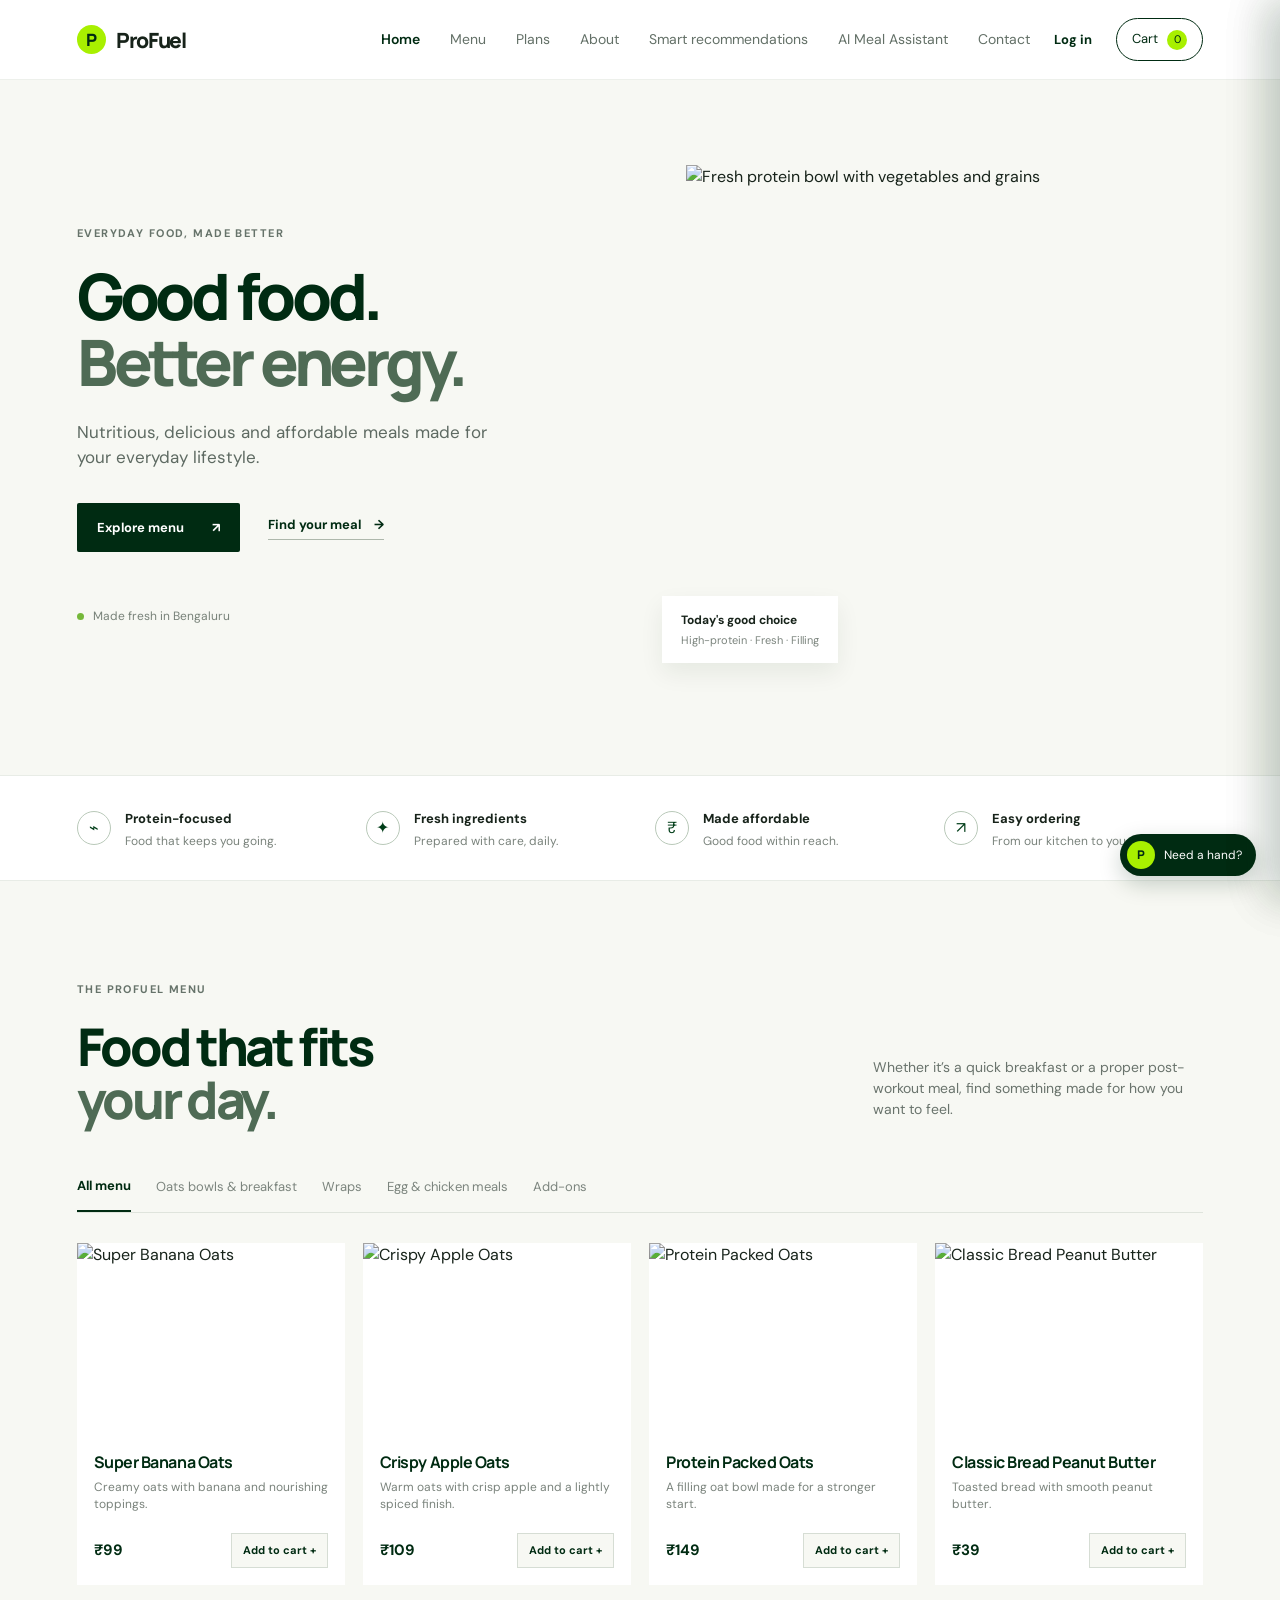
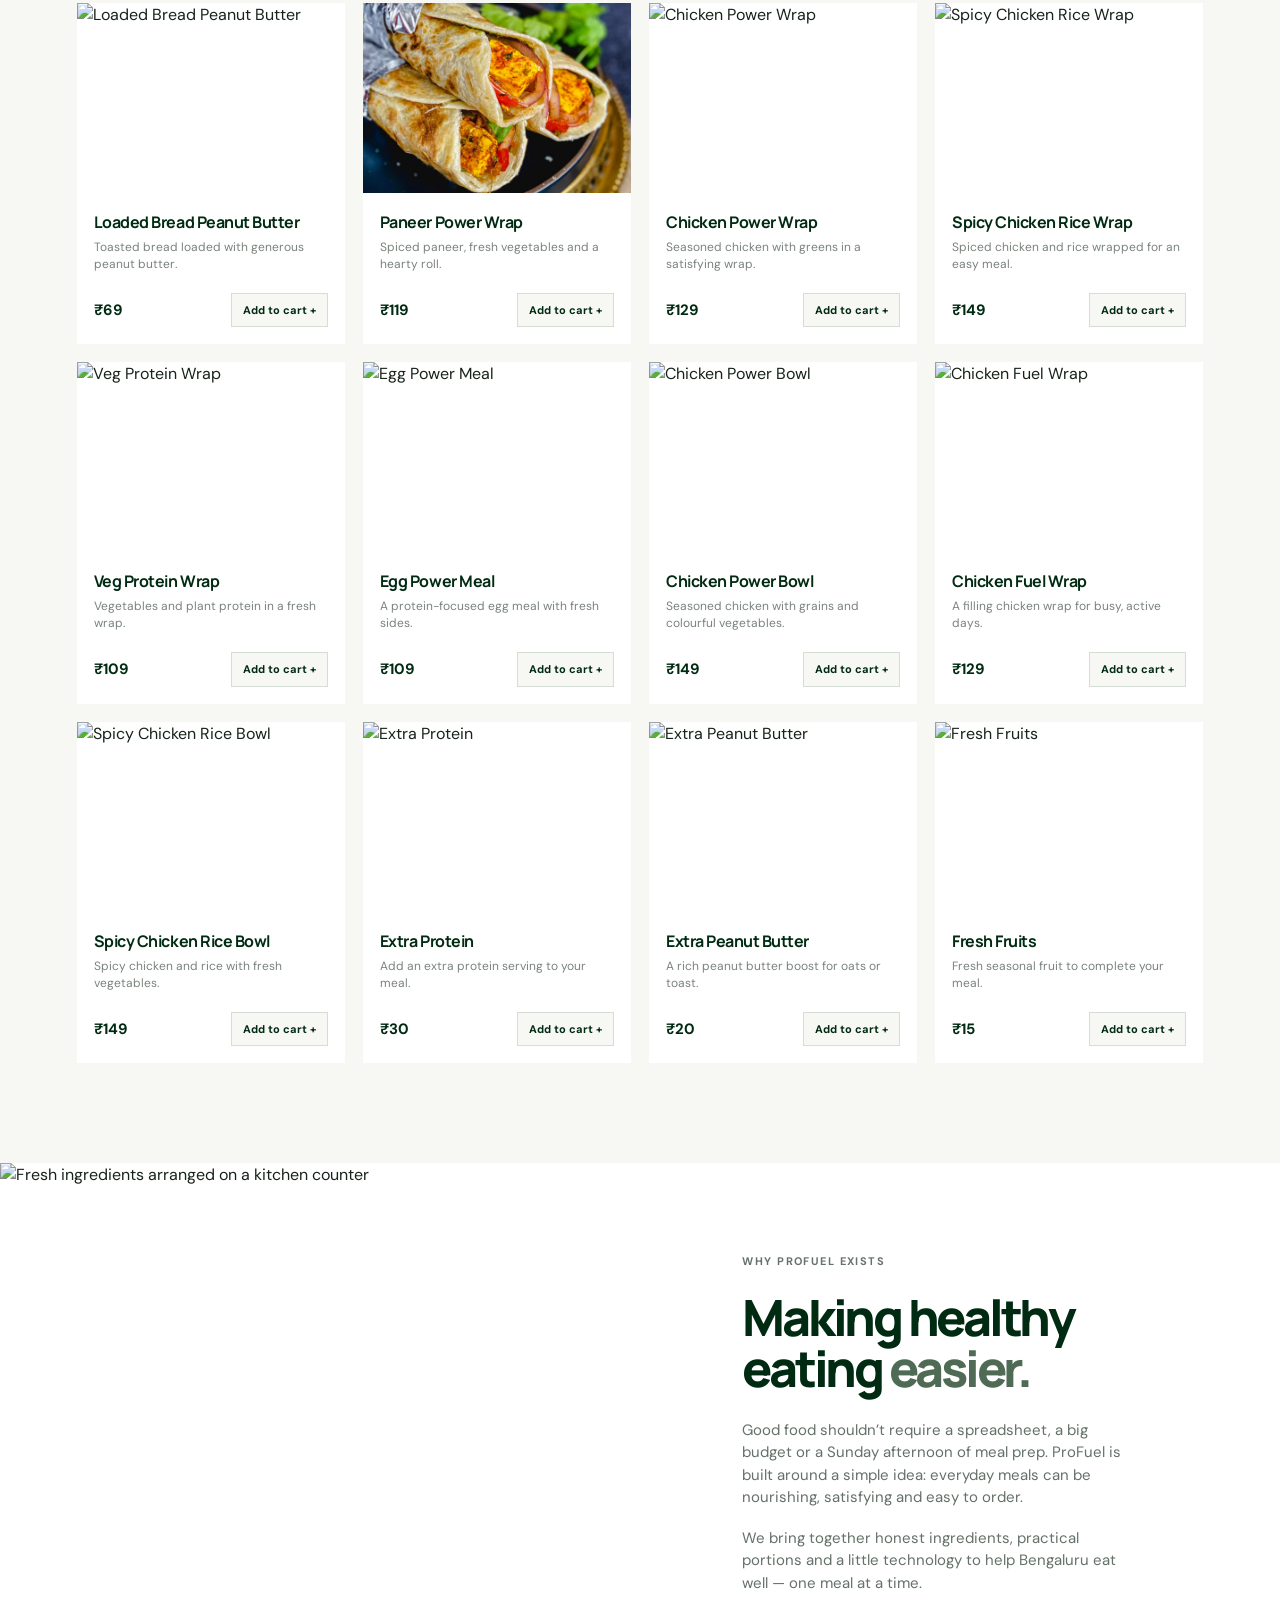
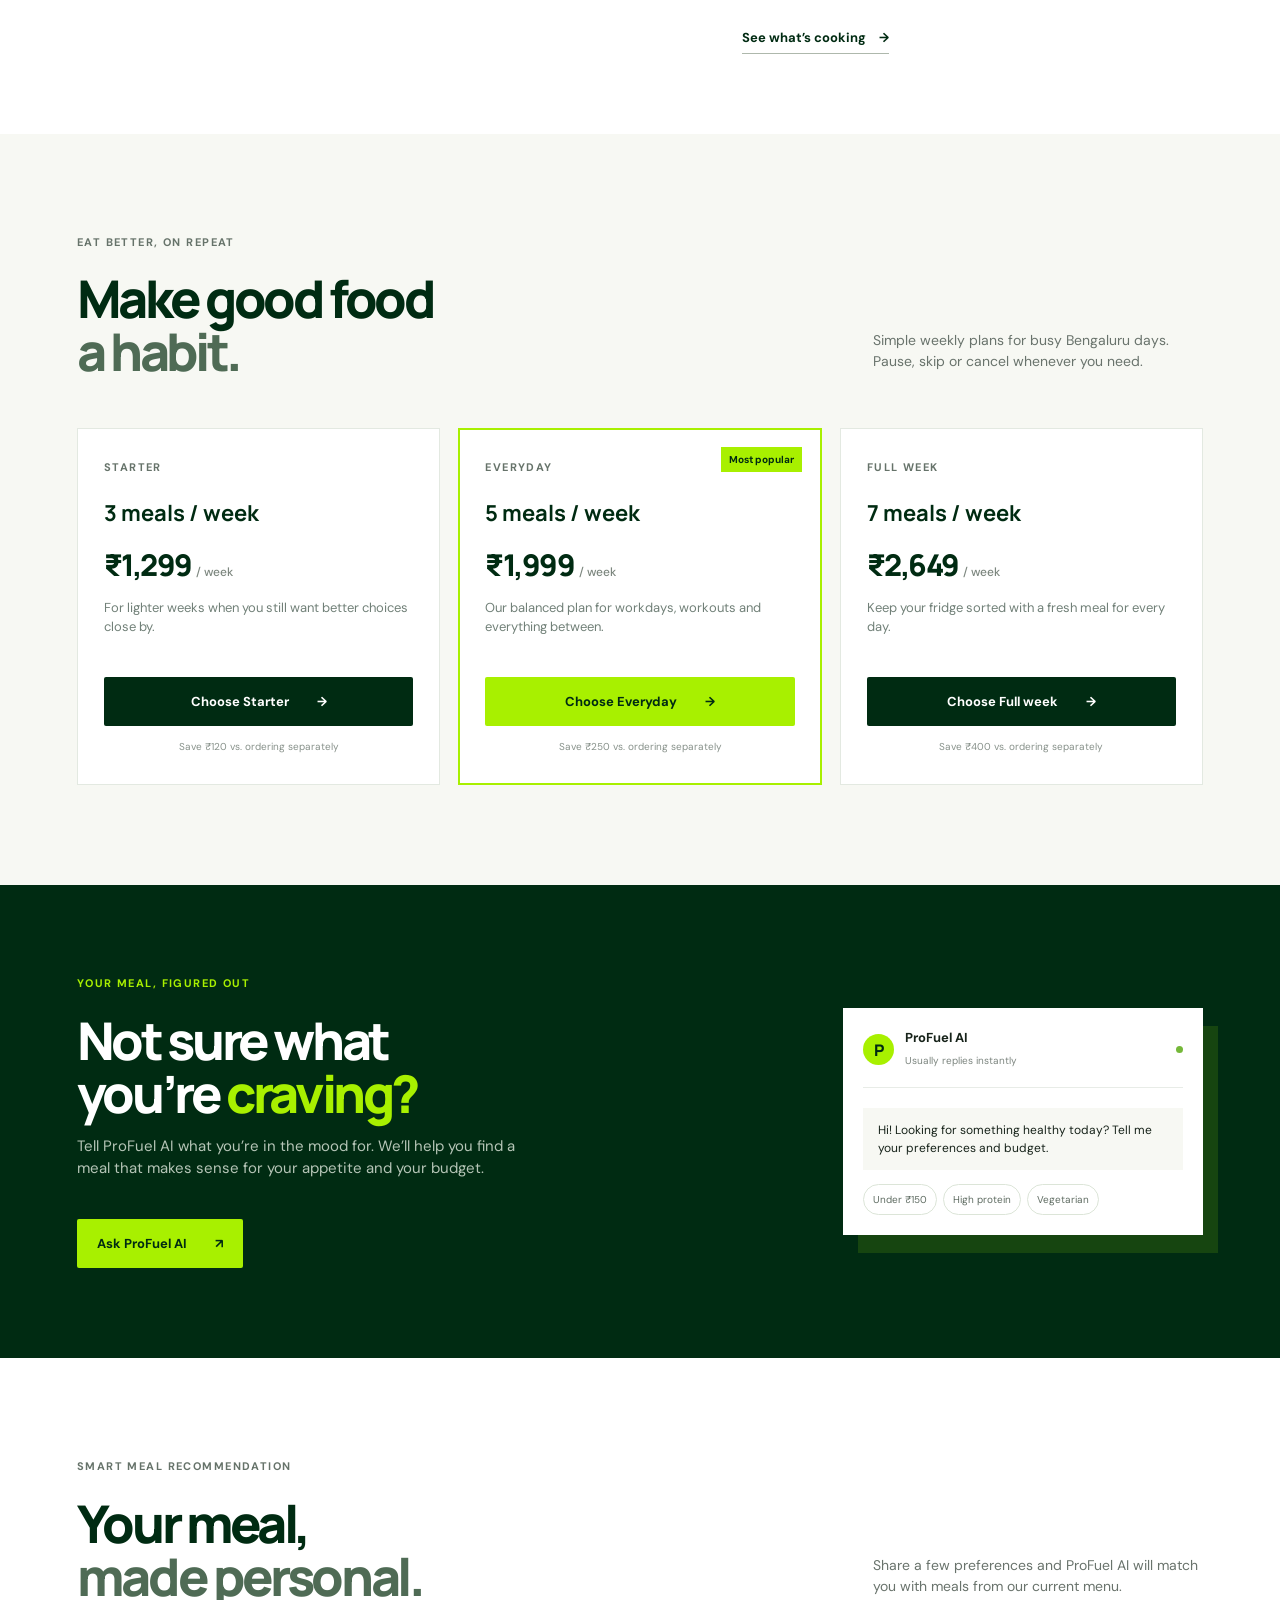
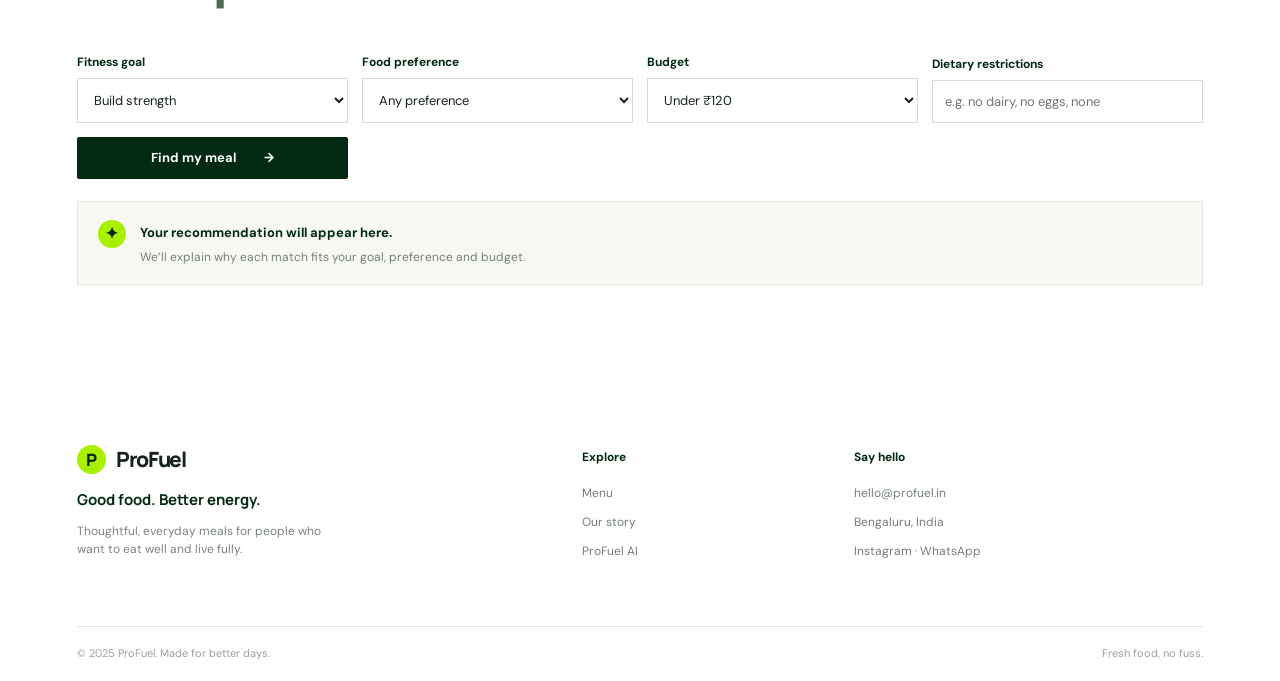
==== commit df24bbbb: "Sync menu with ProFuel menu image Co-authored-by: Copilot <223556219+Copilot@users.noreply.github.co" ====
--- a/index.html
+++ b/index.html
@@ -133,7 +133,7 @@
     <section class="admin-panel" id="adminPanel" aria-hidden="true">
       <div class="admin-shell">
         <header class="admin-header"><a class="brand" href="#home"><span class="brand-mark">P</span><span>ProFuel <small>Admin</small></span></a><div class="admin-user"><span id="adminUserName">Admin</span><button class="text-button" id="adminLogout">Log out</button></div></header>
-        <div class="admin-content"><aside class="admin-sidebar"><p class="eyebrow">Workspace</p><button class="admin-nav active">Overview</button><button class="admin-nav">Orders</button><button class="admin-nav">Menu items</button><button class="admin-nav">Customers</button><button class="admin-nav forecast-nav">AI Forecast</button></aside><div class="admin-main"><div class="admin-title"><div><p class="eyebrow">Monday, Bengaluru</p><h1>Good morning, <em>Admin.</em></h1></div><button class="button button-lime" id="adminAddItem">+ Add menu item</button></div><div class="stat-grid"><div class="stat-card"><span>Today’s orders</span><strong>24</strong><small class="positive">↑ 12% from yesterday</small></div><div class="stat-card"><span>Revenue today</span><strong>₹8,460</strong><small class="positive">↑ 8% from yesterday</small></div><div class="stat-card"><span>Active customers</span><strong>186</strong><small>Across Bengaluru</small></div><div class="stat-card"><span>Menu items</span><strong id="adminMenuCount">8</strong><small>Currently available</small></div></div><div class="admin-grid"><section class="admin-table-card"><div class="admin-card-heading"><div><p class="eyebrow">Live activity</p><h2>Recent orders</h2></div><button class="text-button">View all →</button></div><div class="order-table"><div class="order-row order-head"><span>Order</span><span>Customer</span><span>Items</span><span>Total</span><span>Status</span></div><div class="order-row"><strong>#PF-1048</strong><span>Arjun Nair</span><span>2 items</span><span>₹328</span><b class="status ready">Preparing</b></div><div class="order-row"><strong>#PF-1047</strong><span>Meera Shah</span><span>1 item</span><span>₹149</span><b class="status delivered">Delivered</b></div><div class="order-row"><strong>#PF-1046</strong><span>Rohan Kumar</span><span>3 items</span><span>₹447</span><b class="status ready">Preparing</b></div><div class="order-row"><strong>#PF-1045</strong><span>Ananya Rao</span><span>2 items</span><span>₹238</span><b class="status delivered">Delivered</b></div></div></section><section class="admin-table-card"><div class="admin-card-heading"><div><p class="eyebrow">Best sellers</p><h2>Popular this week</h2></div></div><div class="popular-item"><span class="popular-number">01</span><div><strong>Chicken Tikka Wrap</strong><small>42 orders</small></div><b>₹149</b></div><div class="popular-item"><span class="popular-number">02</span><div><strong>Peanut Butter Oats</strong><small>36 orders</small></div><b>₹119</b></div><div class="popular-item"><span class="popular-number">03</span><div><strong>Tandoori Chicken Meal</strong><small>31 orders</small></div><b>₹189</b></div></section></div><section class="forecast-section" id="forecastSection"><div class="admin-card-heading"><div><p class="eyebrow">AI demand forecasting</p><h2>Plan next week with more confidence.</h2></div><span class="forecast-updated">Updated from last 30 days</span></div><div class="forecast-grid"><div class="forecast-chart"><div class="chart-labels"><span>Mon</span><span>Tue</span><span>Wed</span><span>Thu</span><span>Fri</span><span>Sat</span><span>Sun</span></div><div class="bars"><span style="height:52%"></span><span style="height:68%"></span><span style="height:61%"></span><span style="height:78%"></span><span style="height:91%"></span><span style="height:100%"></span><span style="height:72%"></span></div><div class="chart-caption"><strong>Saturday is expected to be your busiest day.</strong><span>Forecast range: 28–34 orders</span></div></div><div class="forecast-insights"><div class="insight"><span class="insight-icon">↑</span><div><strong>Stock up on chicken</strong><p>Prepare 18% more chicken than your weekly average.</p></div></div><div class="insight"><span class="insight-icon">✦</span><div><strong>Wraps may lead demand</strong><p>Chicken Tikka Wrap is forecast to sell 46 units next week.</p></div></div><div class="insight warning"><span class="insight-icon">!</span><div><strong>Reduce berry prep on Monday</strong><p>Berry Chia Oats had 14% waste in the last 30 days.</p></div></div></div></div></section></div></div>
+        <div class="admin-content"><aside class="admin-sidebar"><p class="eyebrow">Workspace</p><button class="admin-nav active">Overview</button><button class="admin-nav">Orders</button><button class="admin-nav">Menu items</button><button class="admin-nav">Customers</button><button class="admin-nav forecast-nav">AI Forecast</button></aside><div class="admin-main"><div class="admin-title"><div><p class="eyebrow">Monday, Bengaluru</p><h1>Good morning, <em>Admin.</em></h1></div><button class="button button-lime" id="adminAddItem">+ Add menu item</button></div><div class="stat-grid"><div class="stat-card"><span>Today’s orders</span><strong>24</strong><small class="positive">↑ 12% from yesterday</small></div><div class="stat-card"><span>Revenue today</span><strong>₹8,460</strong><small class="positive">↑ 8% from yesterday</small></div><div class="stat-card"><span>Active customers</span><strong>186</strong><small>Across Bengaluru</small></div><div class="stat-card"><span>Menu items</span><strong id="adminMenuCount">16</strong><small>Currently available</small></div></div><div class="admin-grid"><section class="admin-table-card"><div class="admin-card-heading"><div><p class="eyebrow">Live activity</p><h2>Recent orders</h2></div><button class="text-button">View all →</button></div><div class="order-table"><div class="order-row order-head"><span>Order</span><span>Customer</span><span>Items</span><span>Total</span><span>Status</span></div><div class="order-row"><strong>#PF-1048</strong><span>Arjun Nair</span><span>2 items</span><span>₹328</span><b class="status ready">Preparing</b></div><div class="order-row"><strong>#PF-1047</strong><span>Meera Shah</span><span>1 item</span><span>₹149</span><b class="status delivered">Delivered</b></div><div class="order-row"><strong>#PF-1046</strong><span>Rohan Kumar</span><span>3 items</span><span>₹447</span><b class="status ready">Preparing</b></div><div class="order-row"><strong>#PF-1045</strong><span>Ananya Rao</span><span>2 items</span><span>₹238</span><b class="status delivered">Delivered</b></div></div></section><section class="admin-table-card"><div class="admin-card-heading"><div><p class="eyebrow">Best sellers</p><h2>Popular this week</h2></div></div><div class="popular-item"><span class="popular-number">01</span><div><strong>Chicken Power Wrap</strong><small>42 orders</small></div><b>₹129</b></div><div class="popular-item"><span class="popular-number">02</span><div><strong>Super Banana Oats</strong><small>36 orders</small></div><b>₹99</b></div><div class="popular-item"><span class="popular-number">03</span><div><strong>Chicken Power Bowl</strong><small>31 orders</small></div><b>₹149</b></div></section></div><section class="forecast-section" id="forecastSection"><div class="admin-card-heading"><div><p class="eyebrow">AI demand forecasting</p><h2>Plan next week with more confidence.</h2></div><span class="forecast-updated">Updated from last 30 days</span></div><div class="forecast-grid"><div class="forecast-chart"><div class="chart-labels"><span>Mon</span><span>Tue</span><span>Wed</span><span>Thu</span><span>Fri</span><span>Sat</span><span>Sun</span></div><div class="bars"><span style="height:52%"></span><span style="height:68%"></span><span style="height:61%"></span><span style="height:78%"></span><span style="height:91%"></span><span style="height:100%"></span><span style="height:72%"></span></div><div class="chart-caption"><strong>Saturday is expected to be your busiest day.</strong><span>Forecast range: 28–34 orders</span></div></div><div class="forecast-insights"><div class="insight"><span class="insight-icon">↑</span><div><strong>Stock up on chicken</strong><p>Prepare 18% more chicken than your weekly average.</p></div></div><div class="insight"><span class="insight-icon">✦</span><div><strong>Wraps may lead demand</strong><p>Chicken Power Wrap is forecast to sell 46 units next week.</p></div></div><div class="insight warning"><span class="insight-icon">!</span><div><strong>Reduce apple prep on Monday</strong><p>Crispy Apple Oats had 14% waste in the last 30 days.</p></div></div></div></div></section></div></div>
       </div>
     </section>
     <script src="app.js"></script>
